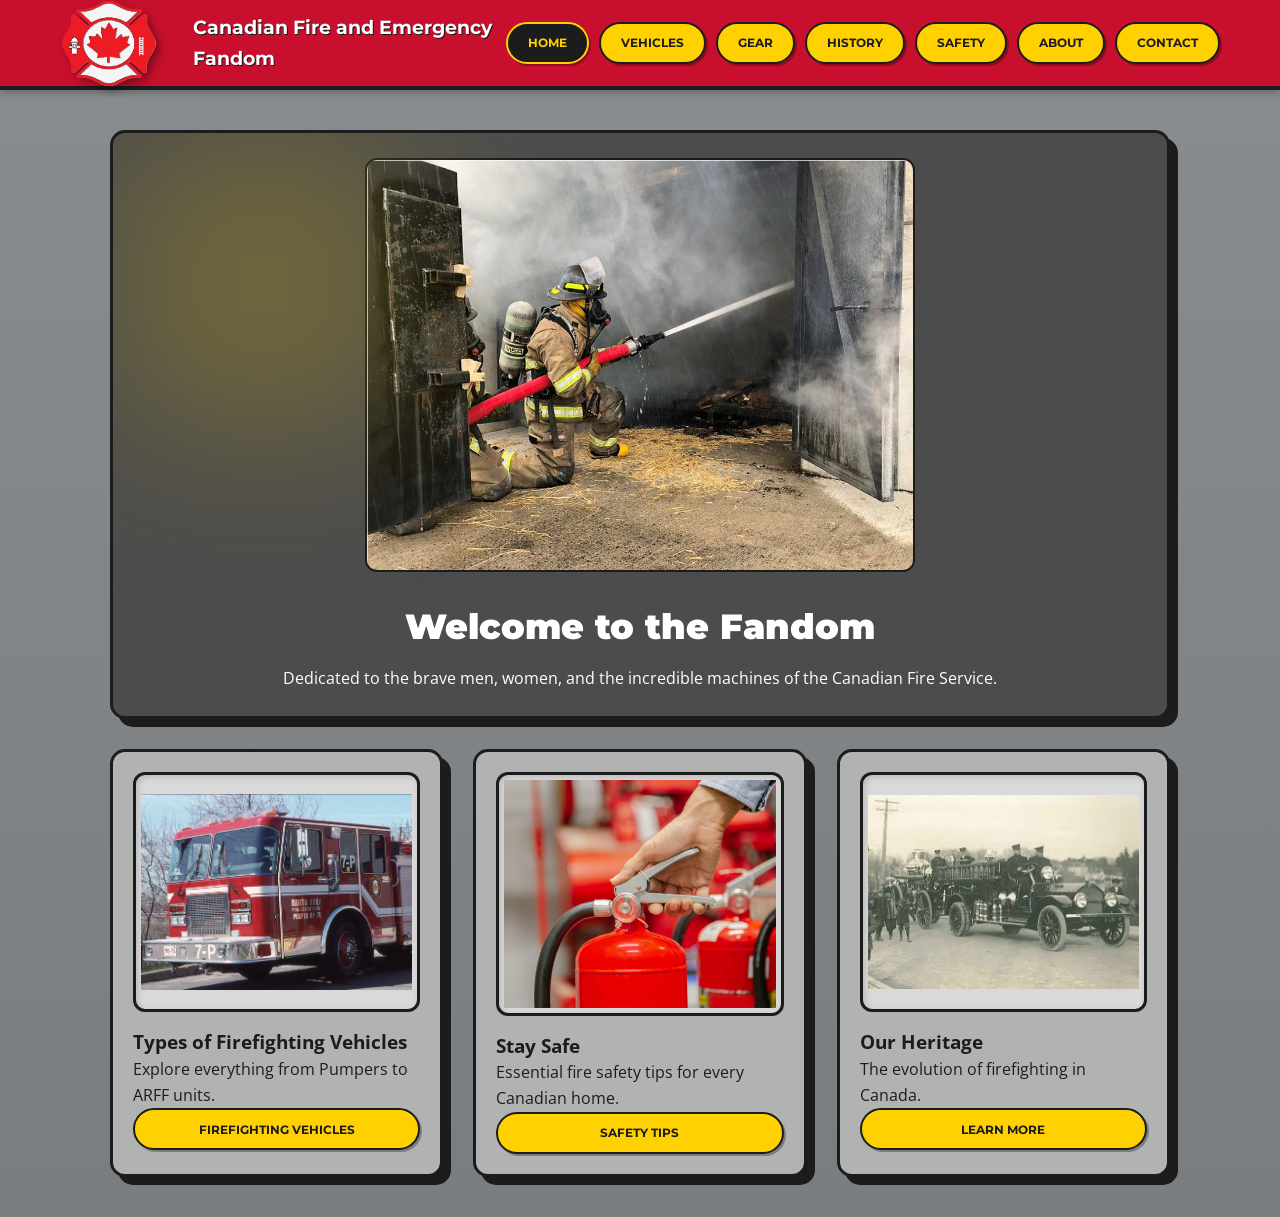
==== index.html @ ae07e132 "Add files via upload" ====
<!DOCTYPE html>
<html lang="en">
<head>
  <meta charset="UTF-8">
  <title>Home | Canadian Fire and Emergency Fandom</title>
  <meta name="viewport" content="width=device-width, initial-scale=1.0">

  <link rel="preconnect" href="https://fonts.gstatic.com" crossorigin>
  <link href="https://fonts.googleapis.com/css2?family=Montserrat:wght@700&family=Open+Sans:wght@400;700&display=swap" rel="stylesheet">

  <link rel="stylesheet" href="CSS/styles.css">
</head>

<body>

<header class="site-header">
  <div class="header-inner">

    <div class="logo-title-group">
      <img src="Assets/Images/Canadian Firefighter Logo for the Website (2).png" class="logo">
      <span class="site-title">Canadian Fire and Emergency Fandom</span>
    </div>

    <nav class="main-nav">
      <a href="index.html" class="nav-btn active">Home</a>
      <a href="firefighting-vehicles.html" class="nav-btn">Vehicles</a>
      <a href="gear.html" class="nav-btn">Gear</a>
      <a href="history.html" class="nav-btn">History</a>
      <a href="firesafety.html" class="nav-btn">Safety</a>
      <a href="about.html" class="nav-btn">About</a>
      <a href="contact.html" class="nav-btn">Contact</a>
    </nav>

    <div class="hamburger">☰</div>

  </div>
</header>

<!-- MAIN CONTENT -->
<main class="container">

  <!-- HERO -->
  <section class="section-block hero-home">
    <img src="Assets/Images/Firefighter Putting Out the Flames.png" class="hero-img">

    <h1 class="page-title hero-title">Welcome to the Fandom</h1>

    <p class="hero-text">
      Dedicated to the brave men, women, and the incredible machines of the Canadian Fire Service.
    </p>
  </section>

  <!-- GRID -->
  <section>
    <div class="item-grid">

      <div class="item-card">
        <div class="image-crop">
          <img src="Assets/Images/Image of the Pumper Truck for the Category.png">
        </div>
        <h3>Types of Firefighting Vehicles</h3>
        <p>Explore everything from Pumpers to ARFF units.</p>
        <a href="firefighting-vehicles.html" class="nav-btn">Firefighting Vehicles</a>
      </div>

      <div class="item-card">
        <div class="image-crop">
          <img src="Assets/Images/Fire Protection - Person Holding a Fire Extinguisher.png">
        </div>
        <h3>Stay Safe</h3>
        <p>Essential fire safety tips for every Canadian home.</p>
        <a href="firesafety.html" class="nav-btn">Safety Tips</a>
      </div>

      <div class="item-card">
        <div class="image-crop">
          <img src="Assets/Images/Fire-truck-with-steamer-circa-1919-300x215_Canada.jpg">
        </div>
        <h3>Our Heritage</h3>
        <p>The evolution of firefighting in Canada.</p>
        <a href="history.html" class="nav-btn">Learn More</a>
      </div>

    </div>
  </section>

</main>

<script src="JS/main.js"></script>

</body>
</html>
---- CSS/styles.css ----
/* --- RESET & FOUNDATION --- */
* {
    box-sizing: border-box;
    margin: 0;
    padding: 0;
    transition: all 0.25s ease;
}

body {
    font-family: 'Open Sans', sans-serif;
    background: linear-gradient(180deg, #8A8D8F 0%, #7A7D7F 100%);
    color: #1C1C1C;
    line-height: 1.6;
    overflow-x: hidden;
}

/* --- HEADER (RED) --- */
.site-header {
    background-color: #C8102E;
    border-bottom: 4px solid #1C1C1C;
    padding: 12px 0;
    position: sticky;
    top: 0;
    z-index: 1000;
    height: 90px;
    box-shadow: 0 4px 6px rgba(0,0,0,0.2);
    backdrop-filter: blur(6px);
}

.header-inner {
    max-width: 1200px;
    margin: 0 auto;
    height: 100%;
    display: flex;
    justify-content: space-between;
    align-items: center;
    padding: 0 20px;
    position: relative;
}

.logo-title-group {
    display: flex;
    align-items: center;
    gap: 35px;
}

.logo {
    height: 90px;
    width: auto;
    filter: drop-shadow(4px 4px 4px rgba(0,0,0,0.4));
    cursor: pointer;
}

.logo:hover {
    transform: scale(1.05) translateY(-2px);
    filter: drop-shadow(6px 6px 5px rgba(0,0,0,0.5));
}

.site-title {
    font-family: 'Montserrat', sans-serif;
    color: #FFFFFF;
    font-weight: 700;
    font-size: 1.2rem;
    text-shadow: 1px 1px 0px #1C1C1C;
}

/* --- NAVIGATION BUTTONS --- */
.main-nav {
    display: flex;
    gap: 10px;
}

.nav-btn {
    display: inline-flex;
    align-items: center;
    justify-content: center;
    background-color: #FFD100;
    color: #1C1C1C !important;
    padding: 0 20px;
    height: 42px;
    text-decoration: none;
    font-weight: 700;
    font-family: 'Montserrat', sans-serif;
    border-radius: 50px;
    border: 2px solid #1C1C1C;
    font-size: 12px;
    text-transform: uppercase;
    box-shadow: 2px 2px 0px rgba(0,0,0,0.3);
}

.nav-btn.active {
    background-color: #1C1C1C;
    color: #FFD100 !important;
    border-color: #FFD100;
}

.nav-btn:hover {
    transform: translateY(-2px);
    box-shadow: 5px 5px 0px rgba(0,0,0,0.45);
}

/* --- HAMBURGER MENU --- */
.hamburger {
    display: none;
    cursor: pointer;
    font-size: 1.8rem;
    color: #FFD100;
    z-index: 3000;
    margin-left: auto;
    padding: 5px 10px;
    border-radius: 8px;
}

.hamburger:hover {
    background-color: rgba(255, 255, 255, 0.15);
}

.hamburger.open {
    color: #FFFFFF;
    transform: rotate(90deg);
}

@media (max-width: 1100px) {
    .main-nav { display: none; flex-direction: column; }

    .hamburger { display: block; }

    .main-nav.open {
        display: flex;
        flex-direction: column;
        position: fixed;
        top: 0;
        left: 0;
        width: 100%;
        height: 100vh;
        background-color: #C8102E;
        padding: 100px 20px 20px 20px;
        gap: 15px;
        z-index: 2000;
        overflow-y: auto;
        animation: slideDown 0.3s ease;
    }

    .nav-btn { width: 100%; text-align: center; }
}

/* --- HERO SECTION --- */
.hero-box {
    background-color: #333333;
    border: 3px solid #1C1C1C;
    border-radius: 20px;
    padding: 30px 20px;
    text-align: center;
    max-width: 800px;
    width: 95%;
    margin: 30px auto;
    box-shadow: 8px 8px 0px #1C1C1C;
    display: flex;
    flex-direction: column;
    align-items: center;
}

.hero-home {
    padding: 80px 20px;
    background: linear-gradient(rgba(0,0,0,0.65), rgba(0,0,0,0.65)),
                url('../Assets/Images/hero-bg.jpg');
    background-size: cover;
    background-position: center;
    color: white;
    text-align: center;
    position: relative;
    overflow: hidden;
}

.hero-home::after {
    content: "";
    position: absolute;
    width: 300px;
    height: 300px;
    background: rgba(255, 209, 0, 0.2);
    filter: blur(80px);
    top: -50px;
    left: -50px;
}

.hero-img {
    width: 100%;
    max-width: 550px;
    border-radius: 12px;
    border: 2px solid #1C1C1C;
    margin-bottom: 20px;
}

/* --- PAGE TITLES --- */
.page-title {
    font-family: 'Montserrat', sans-serif;
    font-size: 2.2rem;
    font-weight: 900;
    margin-bottom: 10px;
    text-align: center;
}

.page-subtitle {
    text-align: center;
    margin-bottom: 40px;
    font-size: 1.1rem;
}

/* --- CONTAINER --- */
.container {
    max-width: 1100px;
    margin: 40px auto;
    padding: 0 20px;
}

/* --- GRID SYSTEM --- */
.item-grid, .truck-grid {
    display: grid;
    grid-template-columns: repeat(auto-fit, minmax(320px, 1fr));
    gap: 30px;
}

/* --- CARD DESIGN --- */
.item-card, .truck-card {
    background: #B1B3B3;
    border: 3px solid #1C1C1C;
    border-radius: 15px;
    padding: 20px;
    box-shadow: 8px 8px 0px #1C1C1C;
    display: flex;
    flex-direction: column;
    position: relative;
    overflow: hidden;
}

.item-card:hover, .truck-card:hover {
    transform: translateY(-3px);
    box-shadow: 12px 12px 0px #1C1C1C;
}

.item-card::before,
.truck-card::before {
    content: "";
    position: absolute;
    top: 0;
    left: -100%;
    width: 100%;
    height: 100%;
    background: linear-gradient(120deg, transparent, rgba(255,255,255,0.2), transparent);
}

.item-card:hover::before,
.truck-card:hover::before {
    left: 100%;
}

/* --- IMAGE BOXES --- */
.image-crop {
    width: 100%;
    min-height: 240px;
    background: #D9D9D9;
    border: 3px solid #1C1C1C;
    border-radius: 12px;
    display: flex;
    align-items: center;
    justify-content: center;
    overflow: hidden;
    margin-bottom: 15px;
    padding: 5px;
    box-shadow: inset 2px 2px 6px rgba(0,0,0,0.15);
}

.image-crop img {
    width: 100%;
    object-fit: contain;
}

.item-card:hover .image-crop img {
    transform: scale(1.05);
}

/* --- BUTTONS --- */
.pill-btn, .view-btn {
    display: inline-flex;
    justify-content: center;
    padding: 0 30px;
    height: 40px;
    border-radius: 50px;
    font-weight: 800;
    border: 3px solid #1C1C1C;
    background-color: #FFD100;
    color: #1C1C1C;
    margin-top: auto;
}

.view-btn:hover {
    transform: translateY(-2px);
}

/* --- SECTION BLOCK --- */
.section-block {
    background-color: #D9D9D9;
    border: 3px solid #1C1C1C;
    border-radius: 15px;
    padding: 25px 30px;
    margin-bottom: 30px;
    box-shadow: 8px 8px 0px #1C1C1C;
    position: relative;
}

.section-block::after {
    content: "";
    position: absolute;
    inset: 0;
    border-radius: 15px;
    box-shadow: inset 0 0 20px rgba(0,0,0,0.08);
    pointer-events: none;
}

/* --- MOBILE ANIMATION --- */
@keyframes slideDown {
    from { opacity: 0; transform: translateY(-20px); }
    to { opacity: 1; transform: translateY(0); }
}
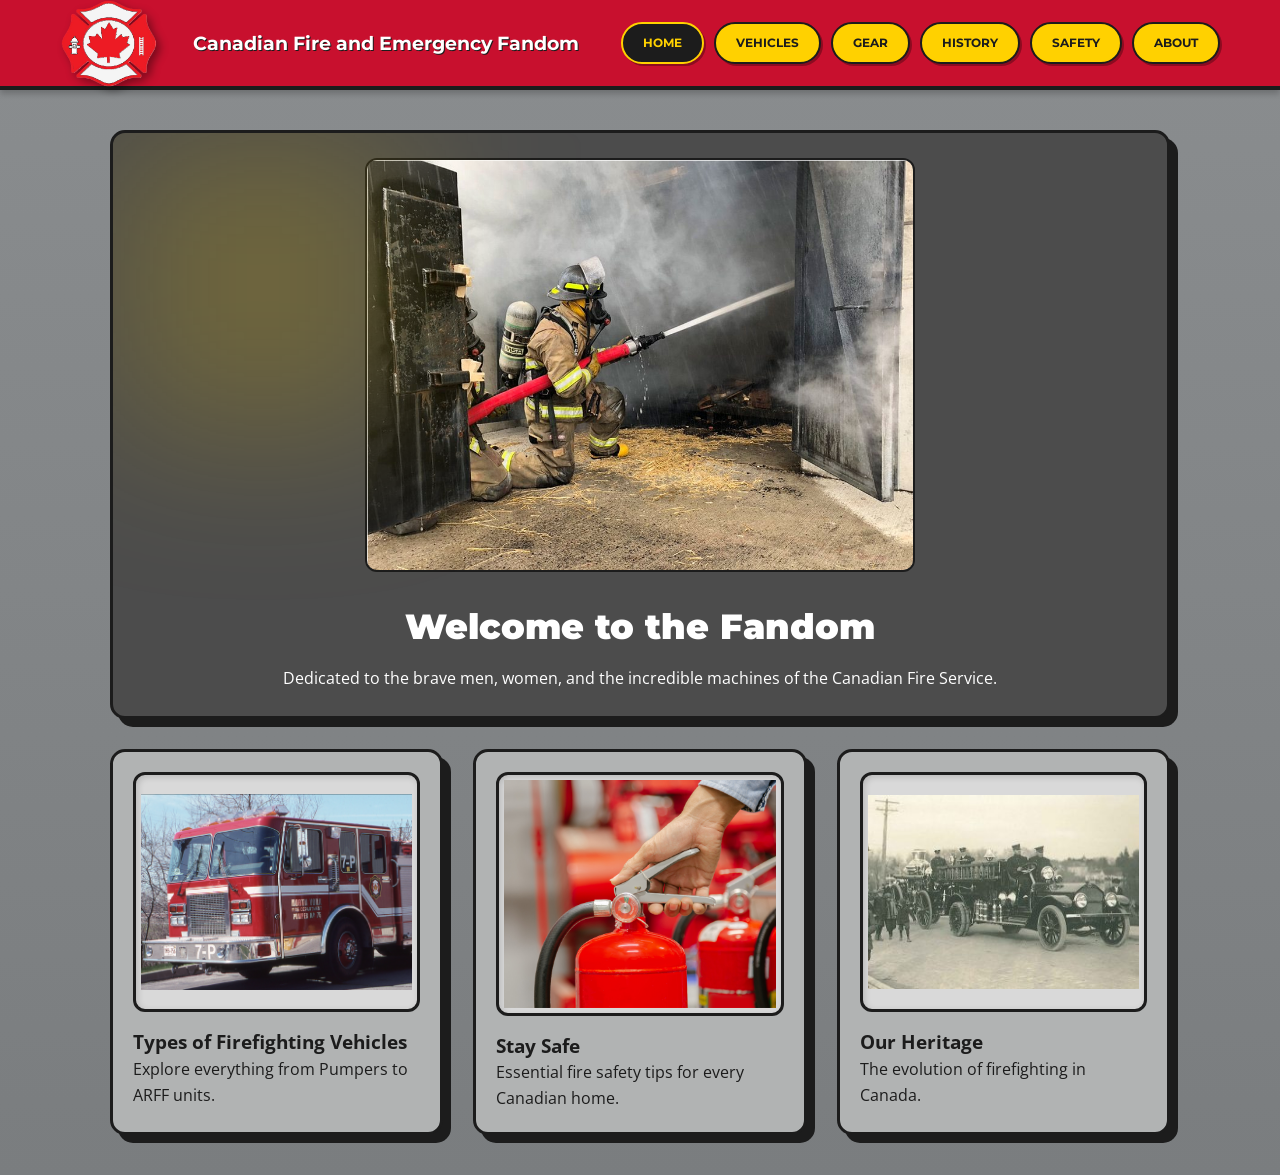
==== commit 6bc1d1f5: "Add files via upload" ====
--- a/index.html
+++ b/index.html
@@ -28,7 +28,6 @@
       <a href="history.html" class="nav-btn">History</a>
       <a href="firesafety.html" class="nav-btn">Safety</a>
       <a href="about.html" class="nav-btn">About</a>
-      <a href="contact.html" class="nav-btn">Contact</a>
     </nav>
 
     <div class="hamburger">☰</div>
@@ -60,7 +59,6 @@
         </div>
         <h3>Types of Firefighting Vehicles</h3>
         <p>Explore everything from Pumpers to ARFF units.</p>
-        <a href="firefighting-vehicles.html" class="nav-btn">Firefighting Vehicles</a>
       </div>
 
       <div class="item-card">
@@ -69,7 +67,6 @@
         </div>
         <h3>Stay Safe</h3>
         <p>Essential fire safety tips for every Canadian home.</p>
-        <a href="firesafety.html" class="nav-btn">Safety Tips</a>
       </div>
 
       <div class="item-card">
@@ -78,7 +75,6 @@
         </div>
         <h3>Our Heritage</h3>
         <p>The evolution of firefighting in Canada.</p>
-        <a href="history.html" class="nav-btn">Learn More</a>
       </div>
 
     </div>
